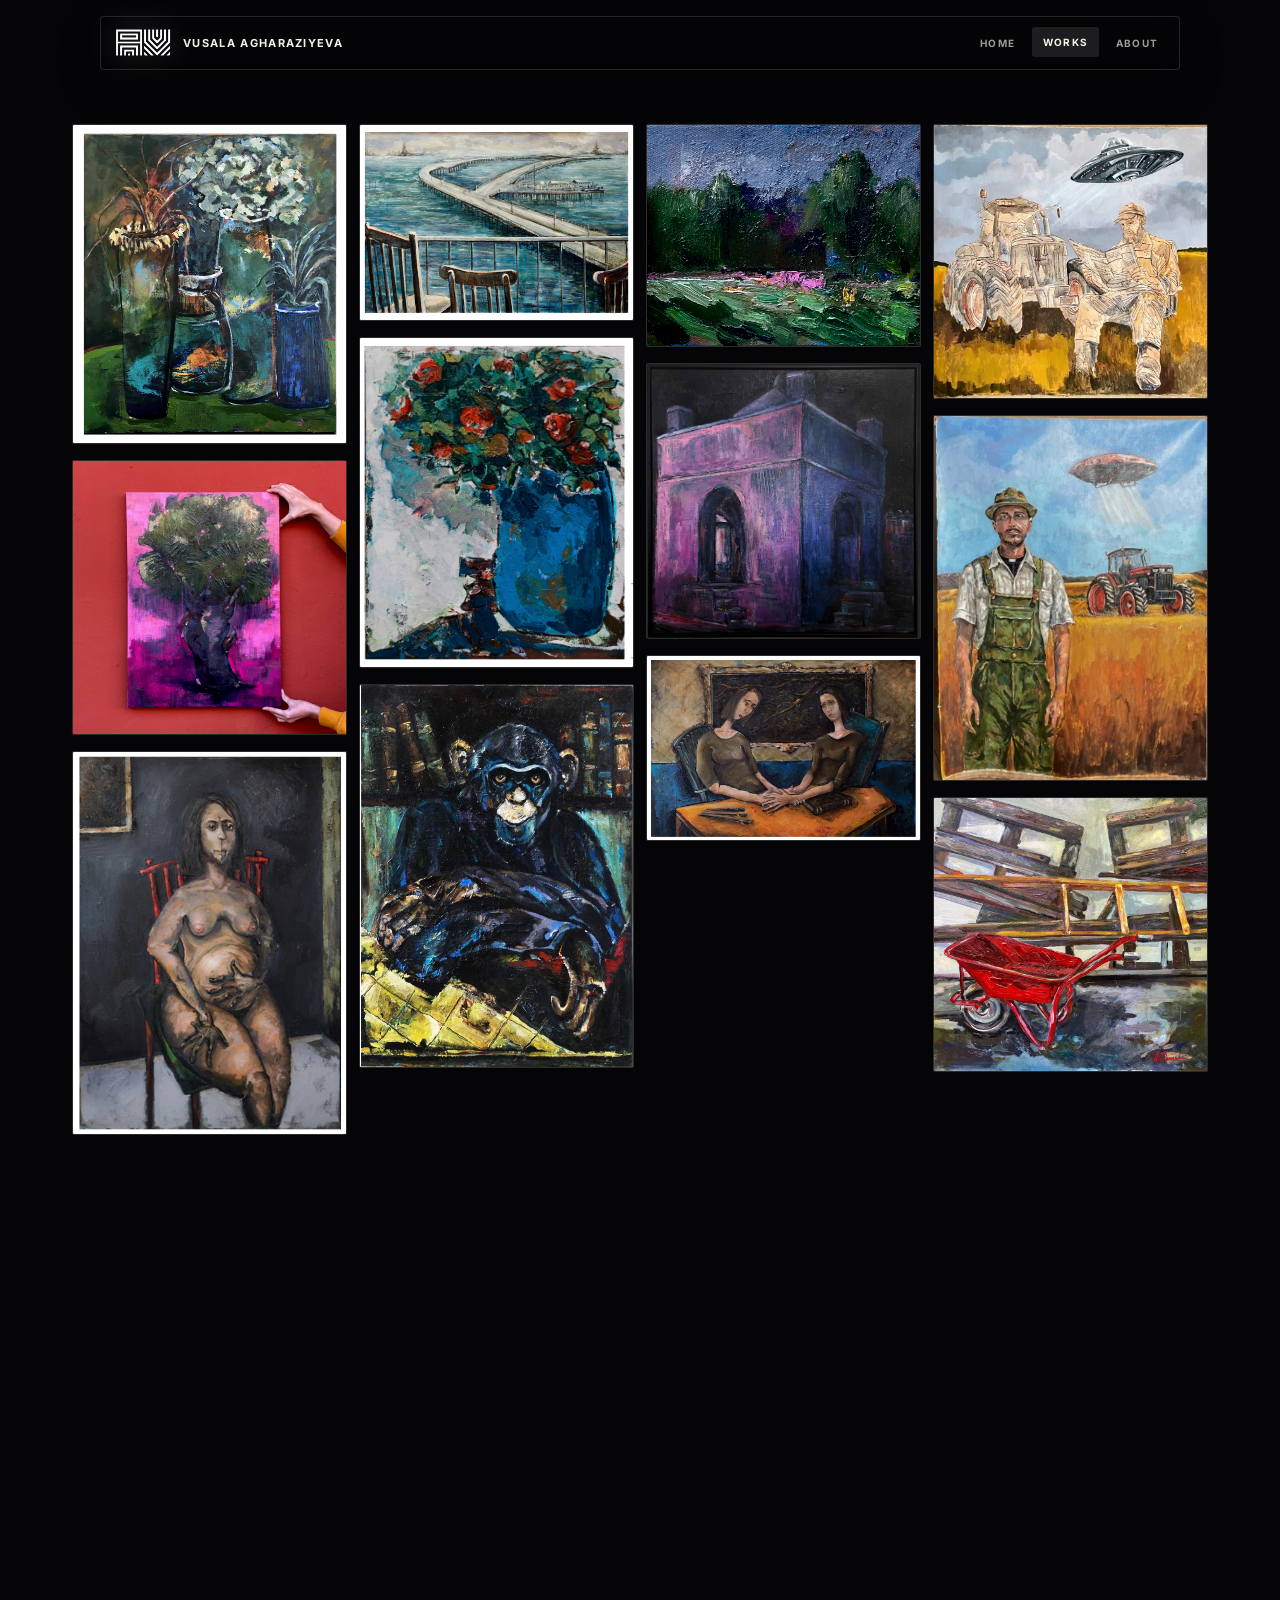
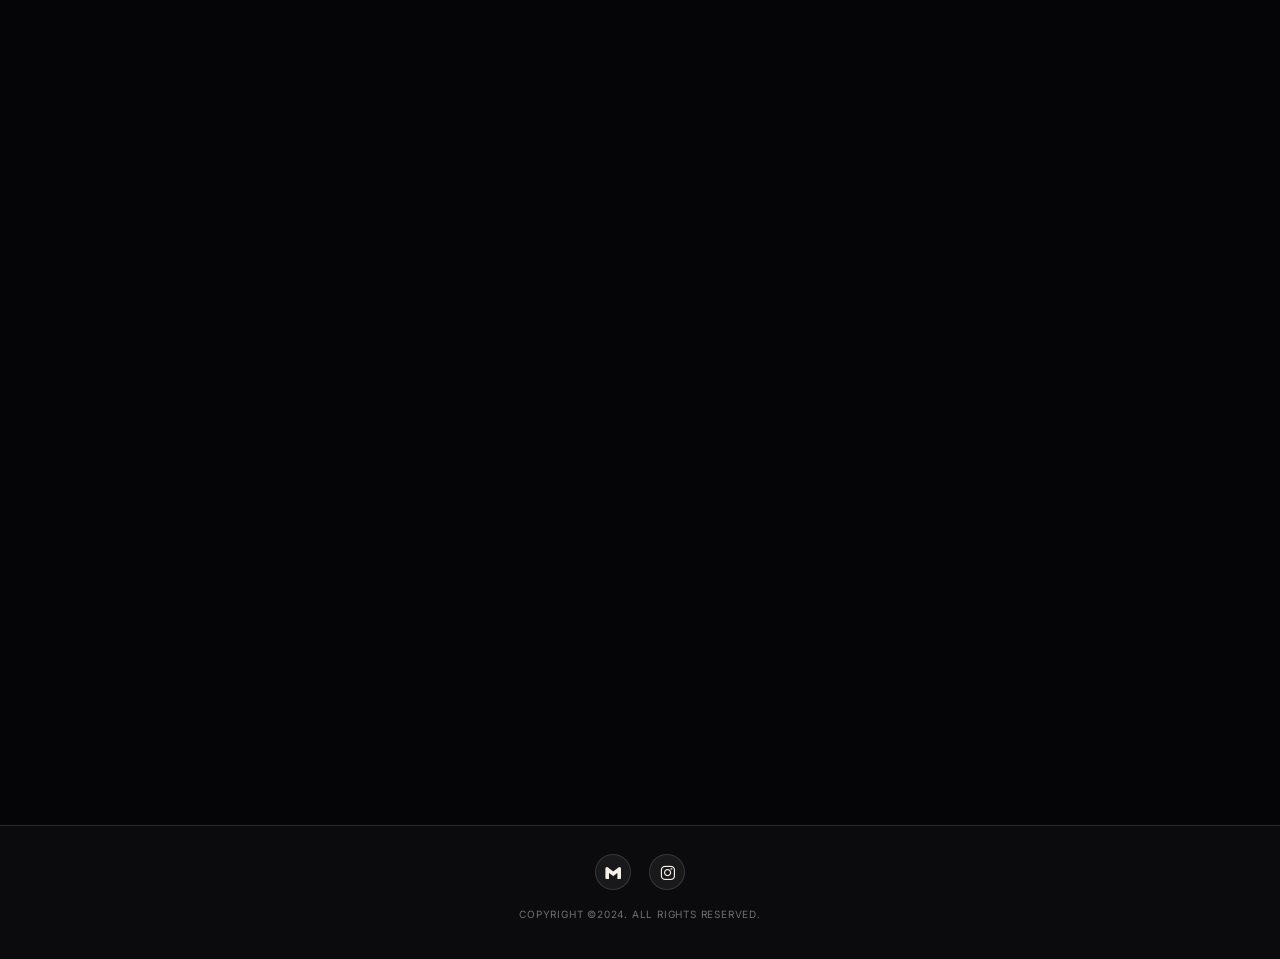
==== artworks.html @ 9847eb79 "Initial portfolio website" ====
<!DOCTYPE html>
<html lang="en">

<head>
    <meta charset="UTF-8">
    <meta name="viewport" content="width=device-width, initial-scale=1.0">

    <link href='https://unpkg.com/boxicons@2.1.4/css/boxicons.min.css' rel='stylesheet'>
    <link rel="stylesheet" href="styles/global.css">
    <link rel="stylesheet" href="styles/gallery.css">
    <link rel="icon" href="assets/logo.png" type="image/x-icon">
    <title>Vusala Agharaziyeva</title>

    <script type="module" src="https://unpkg.com/ionicons@7.1.0/dist/ionicons/ionicons.esm.js"></script>
    <script nomodule src="https://unpkg.com/ionicons@7.1.0/dist/ionicons/ionicons.js"></script>
</head>

<body>
    <nav>
        <div class="logo">
            <a href="index.html"><img src="assets/logo.png"></a>
            <a href="index.html" class="logo-text">Vusala Agharaziyeva</a>
        </div>
        <div class="burger" onclick="toggleMenu()">☰</div>
        <div class="nav-links">
            <a href="index.html">Home</a>
            <a class="selected" href="works.html">Works</a>
            <a href="about.html">About</a>
        </div>
    </nav>

    <div class="modal-overlay">
        <div class="modal">
            <img class="modal-content" id="full-image" src="" alt="Full Image">
            <span class="close">&times;</span>
            <button class="prev">&larr;</button>
            <button class="next">&rarr;</button>
        </div>
    </div>

    <div class="container">
        <div class="image-gallery">
            <div class="img-container">
                <img src="assets/ARTWORKS/1.jpg" alt="Image">
            </div>
            <div class="img-container">
                <img src="assets/ARTWORKS/2.jpg" alt="Image">
            </div>
            <div class="img-container">
                <img src="assets/ARTWORKS/3.jpg" alt="Image">
            </div>
            <div class="img-container">
                <img src="assets/ARTWORKS/4.jpeg" alt="Image">
            </div>
            <div class="img-container">
                <img src="assets/ARTWORKS/5.jpg" alt="Image">
            </div>
            <div class="img-container">
                <img src="assets/ARTWORKS/6.PNG" alt="Image">
            </div>
            <div class="img-container">
                <img src="assets/ARTWORKS/7.jpeg" alt="Image">
            </div>
            <div class="img-container">
                <img src="assets/ARTWORKS/8.jpeg" alt="Image">
            </div>
            <div class="img-container">
                <img src="assets/ARTWORKS/9.jpg" alt="Image">
            </div>
            <div class="img-container">
                <img src="assets/ARTWORKS/10.jpg" alt="Image">
            </div>
            <div class="img-container">
                <img src="assets/ARTWORKS/13.jpg" alt="Image">
            </div>
            <div class="img-container">
                <img src="assets/ARTWORKS/14.jpg" alt="Image">
            </div>
            <div class="img-container">
                <img src="assets/ARTWORKS/16.jpg" alt="Image">
            </div>
            <div class="img-container">
                <img src="assets/ARTWORKS/17.jpg" alt="Image">
            </div>
            <div class="img-container">
                <img src="assets/ARTWORKS/18.jpg" alt="Image">
            </div>
            <div class="img-container">
                <img src="assets/ARTWORKS/19.jpg" alt="Image">
            </div>
            <div class="img-container">
                <img src="assets/ARTWORKS/20.jpg" alt="Image">
            </div>
            <div class="img-container">
                <img src="assets/ARTWORKS/21.jpg" alt="Image">
            </div>
            <div class="img-container">
                <img src="assets/ARTWORKS/22.jpg" alt="Image">
            </div>
            <div class="img-container">
                <img src="assets/ARTWORKS/23.jpg" alt="Image">
            </div>
            <div class="img-container">
                <img src="assets/ARTWORKS/24.jpg" alt="Image">
            </div>
            <div class="img-container">
                <img src="assets/ARTWORKS/27.jpeg" alt="Image">
            </div>
            <div class="img-container">
                <img src="assets/ARTWORKS/28.jpeg" alt="Image">
            </div>
            <div class="img-container">
                <img src="assets/ARTWORKS/31.jpg" alt="Image">
            </div>
            <div class="img-container">
                <img src="assets/ARTWORKS/32.jpg" alt="Image">
            </div>
            <div class="img-container">
                <img src="assets/ARTWORKS/33.jpg" alt="Image">
            </div>
            <div class="img-container">
                <img src="assets/ARTWORKS/34.jpg" alt="Image">
            </div>
            <div class="img-container">
                <img src="assets/ARTWORKS/35.jpg" alt="Image">
            </div>
            <div class="img-container">
                <img src="assets/ARTWORKS/36.jpg" alt="Image">
            </div>
            <div class="img-container">
                <img src="assets/ARTWORKS/38.jpg" alt="Image">
            </div>
            <div class="img-container">
                <img src="assets/ARTWORKS/39.jpg" alt="Image">
            </div>
            <div class="img-container">
                <img src="assets/ARTWORKS/40.jpg" alt="Image">
            </div>
            <div class="img-container">
                <img src="assets/ARTWORKS/41.jpg" alt="Image">
            </div>
            <div class="img-container">
                <img src="assets/ARTWORKS/42.jpg" alt="Image">
            </div>
            <div class="img-container">
                <img src="assets/ARTWORKS/43.jpg" alt="Image">
            </div>
            <div class="img-container">
                <img src="assets/ARTWORKS/44.jpg" alt="Image">
            </div>
            <div class="img-container">
                <img src="assets/ARTWORKS/45.jpg" alt="Image">
            </div>
            <div class="img-container">
                <img src="assets/ARTWORKS/46.jpg" alt="Image">
            </div>
            <div class="img-container">
                <img src="assets/ARTWORKS/47.jpg" alt="Image">
            </div>
            <div class="img-container">
                <img src="assets/ARTWORKS/48.jpg" alt="Image">
            </div>
            <div class="img-container">
                <img src="assets/ARTWORKS/49.jpg" alt="Image">
            </div>
            <div class="img-container">
                <img src="assets/ARTWORKS/50.jpg" alt="Image">
            </div>
            <div class="img-container">
                <img src="assets/ARTWORKS/51.jpg" alt="Image">
            </div>
            <div class="img-container">
                <img src="assets/ARTWORKS/52.jpg" alt="Image">
            </div>
            <div class="img-container">
                <img src="assets/ARTWORKS/53.jpg" alt="Image">
            </div>
            <div class="img-container">
                <img src="assets/ARTWORKS/54.jpg" alt="Image">
            </div>
            <div class="img-container">
                <img src="assets/ARTWORKS/55.jpg" alt="Image">
            </div>
            <div class="img-container">
                <img src="assets/ARTWORKS/56.jpg" alt="Image">
            </div>
        </div>
    </div>

    <footer>
        <div class="socials">
            <a href="mailto:agaraziyeva@gmail.com" target="_blank"><i class='bx bxl-gmail'></i></a>
            <a href="https://www.instagram.com/vusalaagaraziyeva/" target="_blank"><i class='bx bxl-instagram'></i></a>
            <!--<a href="https://www.singulart.com/en/artist/vusala-agharaziyeva-17543?ref=ts" target="_blank"><i class='bx bxs-shopping-bag'></i></a>        -->
        </div>
        <p>Copyright ©2024. All rights reserved.</p>
    </footer>

    <script src="scripts/global.js"></script>
    <script src="scripts/gallery.js"></script>
</body>

</html>
---- styles/global.css ----
@import url('https://fonts.googleapis.com/css2?family=Cormorant+Garamond:wght@400;500;600;700&family=Inter:wght@300;400;500;600;700;800&display=swap');

:root {
  --ink: #050507;
  --ink-2: #0b0c12;
  --panel: rgba(255, 255, 255, 0.045);
  --panel-strong: rgba(255, 255, 255, 0.08);
  --line: rgba(255, 255, 255, 0.13);
  --text: #f7f0e8;
  --muted: rgba(247, 240, 232, 0.64);
  --dim: rgba(247, 240, 232, 0.44);
  --rose: #d88aa8;
  --copper: #b89468;
  --cyan: #9abcc4;
  --green: #95d9ad;
  --shadow: 0 28px 90px rgba(0, 0, 0, 0.48);
}

* {
  box-sizing: border-box;
  margin: 0;
  padding: 0;
}

html {
  scroll-behavior: smooth;
  background: var(--ink);
  scrollbar-color: #ff1d1d #07070a;
}

body {
  min-height: 100vh;
  color: var(--text);
  font-family: 'Inter', sans-serif;
  background: #050507;
  overflow-x: hidden;
}

body::before {
  content: '';
  position: fixed;
  inset: 0;
  z-index: -2;
  pointer-events: none;
  background:
    linear-gradient(90deg, rgba(255, 255, 255, 0.045) 1px, transparent 1px) 0 0 / 96px 96px,
    radial-gradient(circle at 90% 8%, rgba(216, 138, 168, 0.09), transparent 24rem);
  opacity: 0.8;
  mask-image: linear-gradient(to bottom, rgba(0, 0, 0, 0.58), transparent 68%);
}

body::after {
  content: '';
  position: fixed;
  inset: 0;
  z-index: -1;
  pointer-events: none;
  opacity: 0.14;
  background: radial-gradient(circle at 50% 40%, transparent, rgba(0, 0, 0, 0.62));
}

h1,
h2,
h3,
h4,
h5,
h6 {
  font-family: 'Cormorant Garamond', serif;
  font-weight: 600;
  letter-spacing: 0;
}

p,
li {
  color: var(--muted);
  line-height: 1.65;
}

a {
  color: inherit;
  text-decoration: none;
}

img {
  display: block;
  max-width: 100%;
  object-fit: cover;
}

nav {
  position: fixed;
  top: 16px;
  left: 50%;
  z-index: 1000;
  width: min(1080px, calc(100% - 32px));
  min-height: 54px;
  padding: 8px 10px 8px 14px;
  display: flex;
  align-items: center;
  justify-content: space-between;
  border: 1px solid var(--line);
  border-radius: 4px;
  background: rgba(5, 5, 7, 0.74);
  box-shadow: 0 16px 44px rgba(0, 0, 0, 0.24);
  backdrop-filter: blur(18px);
  transform: translateX(-50%);
}

.logo {
  display: flex;
  align-items: center;
  gap: 12px;
}

.logo img {
  width: 56px;
  height: 30px;
  object-fit: contain;
  filter: drop-shadow(0 0 14px rgba(255, 255, 255, 0.2));
}

.logo-text {
  font-size: 11px;
  font-weight: 700;
  letter-spacing: 0.12em;
  text-transform: uppercase;
}

.nav-links {
  display: flex;
  align-items: center;
  gap: 6px;
}

nav .nav-links a {
  position: relative;
  padding: 9px 11px;
  border-radius: 3px;
  color: var(--muted);
  font-size: 10px;
  font-weight: 700;
  letter-spacing: 0.12em;
  text-transform: uppercase;
  transition: color 0.25s ease, background 0.25s ease, transform 0.25s ease;
}

nav .nav-links a:hover,
nav .nav-links a.selected {
  color: var(--text);
  background: rgba(255, 255, 255, 0.1);
  transform: translateY(-1px);
}

.red-sigil {
  position: fixed;
  top: 35px;
  left: max(8px, calc((100vw - 1080px) / 2 - 35px));
  z-index: 4500;
  width: 16px;
  height: 16px;
  border-radius: 50%;
  background: #ff1d1d;
  box-shadow: 0 0 18px rgba(255, 29, 29, 0.72);
  pointer-events: none;
}

.burger {
  display: none;
  width: 44px;
  height: 44px;
  place-items: center;
  border: 1px solid var(--line);
  border-radius: 50%;
  color: var(--text);
  cursor: pointer;
  font-size: 24px;
}

footer {
  position: relative;
  margin-top: 56px;
  padding: 28px 20px 36px;
  display: flex;
  flex-direction: column;
  align-items: center;
  gap: 16px;
  border-top: 1px solid var(--line);
  color: var(--muted);
  background: rgba(255, 255, 255, 0.025);
}

footer .socials {
  display: flex;
  align-items: center;
  gap: 18px;
}

footer .socials a {
  width: 36px;
  height: 36px;
  display: grid;
  place-items: center;
  border: 1px solid var(--line);
  border-radius: 50%;
  background: rgba(255, 255, 255, 0.06);
  transition: transform 0.25s ease, border-color 0.25s ease, background 0.25s ease;
}

footer .socials a:hover {
  border-color: rgba(255, 111, 174, 0.72);
  background: rgba(255, 111, 174, 0.12);
  transform: translateY(-4px);
}

footer .socials i {
  color: var(--text);
  font-size: 19px;
}

footer p {
  color: var(--dim);
  font-size: 10px;
  letter-spacing: 0.08em;
  text-transform: uppercase;
}

.modal-overlay {
  position: fixed;
  inset: 0;
  z-index: 2000;
  display: none;
  align-items: center;
  justify-content: center;
  padding: 84px 70px 40px;
  background: rgba(2, 2, 4, 0.9);
  backdrop-filter: blur(22px);
}

.modal-overlay.is-active {
  display: flex;
}

.modal {
  position: relative;
  width: min(100%, 1080px);
  display: grid;
  place-items: center;
}

.modal-content {
  max-width: 100%;
  max-height: calc(100vh - 150px);
  width: auto;
  height: auto;
  border: 1px solid var(--line);
  border-radius: 2px;
  box-shadow: 0 40px 120px rgba(0, 0, 0, 0.72);
}

.close,
.prev,
.next {
  border: 1px solid var(--line);
  border-radius: 50%;
  color: var(--text);
  background: rgba(255, 255, 255, 0.08);
  cursor: pointer;
  backdrop-filter: blur(14px);
  transition: transform 0.25s ease, background 0.25s ease, border-color 0.25s ease;
}

.close:hover,
.prev:hover,
.next:hover {
  border-color: rgba(154, 188, 196, 0.58);
  background: rgba(154, 188, 196, 0.12);
  transform: scale(1.06);
}

.close {
  position: fixed;
  top: 28px;
  right: 28px;
  width: 40px;
  height: 40px;
  display: grid;
  place-items: center;
  font-size: 24px;
  line-height: 1;
}

.prev,
.next {
  position: fixed;
  top: 50%;
  width: 44px;
  height: 44px;
  display: grid;
  place-items: center;
  font-size: 20px;
}

.prev {
  left: 28px;
}

.next {
  right: 28px;
}

.zoomable-image {
  cursor: zoom-in;
}

.revealable {
  opacity: 0;
  transform: translateY(26px);
  transition: opacity 0.8s ease, transform 0.8s ease;
}

.revealable.is-visible {
  opacity: 1;
  transform: translateY(0);
}

@keyframes floatSlow {
  0%,
  100% {
    transform: translate3d(0, 0, 0) rotate(0deg);
  }
  50% {
    transform: translate3d(0, -14px, 0) rotate(1.5deg);
  }
}

@keyframes shimmer {
  0% {
    background-position: 0% 50%;
  }
  50% {
    background-position: 100% 50%;
  }
  100% {
    background-position: 0% 50%;
  }
}

@media screen and (max-width: 768px) {
  nav {
    top: 10px;
    width: calc(100% - 20px);
    min-height: 62px;
  }

  .red-sigil {
    display: none;
  }

  body.home nav .logo::after,
  body.works nav .logo::after,
  body.about nav .logo::after,
  body.installation nav .logo::after {
    content: '';
    width: 13px;
    height: 13px;
    display: block;
    margin-left: 4px;
    border-radius: 50%;
    background: #ff1d1d;
    box-shadow: 0 0 18px rgba(255, 29, 29, 0.72);
  }

  .red-sigil {
    display: none;
  }

  .logo-text {
    display: none;
  }

  .burger {
    display: grid;
  }

  .nav-links {
    position: absolute;
    top: calc(100% + 10px);
    left: 0;
    width: 100%;
    padding: 10px;
    display: none;
    flex-direction: column;
    border: 1px solid var(--line);
    border-radius: 24px;
    background: rgba(5, 5, 7, 0.92);
    backdrop-filter: blur(18px);
  }

  .nav-links.active {
    display: flex;
  }

  nav .nav-links a {
    width: 100%;
    text-align: center;
  }

  .modal-overlay {
    padding: 86px 16px 80px;
  }

  .prev,
  .next {
    top: auto;
    bottom: 18px;
  }

  .prev {
    left: calc(50% - 64px);
  }

  .next {
    right: calc(50% - 64px);
  }
}

@media (prefers-reduced-motion: reduce) {
  *,
  *::before,
  *::after {
    animation-duration: 0.001ms !important;
    animation-iteration-count: 1 !important;
    scroll-behavior: auto !important;
    transition-duration: 0.001ms !important;
  }
}

::-webkit-scrollbar {
  width: 10px;
}

::-webkit-scrollbar-track {
  background: #07070a;
}

::-webkit-scrollbar-thumb {
  border: 2px solid #07070a;
  border-radius: 999px;
  background: #ff1d1d;
  box-shadow: 0 0 14px rgba(255, 29, 29, 0.42);
}
---- styles/gallery.css ----
body.mural,
body.sculptures,
body.chess,
body:not(.home):not(.works):not(.about):not(.installation) {
  background: #050507;
}

.container {
  width: min(1180px, 100%);
  margin: 0 auto;
  padding: 124px 22px 24px;
}

body.chess .container {
  width: min(1120px, calc(100% - 44px));
}

body.chess .image-gallery {
  display: grid;
  grid-template-columns: repeat(6, minmax(0, 1fr));
  gap: 0;
  border: 0;
  background: transparent;
  columns: initial;
}

body.chess .img-container-3x {
  min-height: 260px;
  margin: 0;
  display: block;
  border: 0;
  border-right: 1px solid var(--line);
  border-bottom: 1px solid var(--line);
  background: #050507;
}

body.chess .img-container-3x:nth-child(1) {
  grid-column: span 4;
  grid-row: span 2;
  min-height: 520px;
}

body.chess .img-container-3x:nth-child(2) {
  grid-column: span 2;
}

body.chess .img-container-3x:nth-child(3) {
  grid-column: span 2;
}

body.chess .img-container-3x:nth-child(4),
body.chess .img-container-3x:nth-child(5),
body.chess .img-container-3x:nth-child(6) {
  grid-column: span 2;
}

.image-gallery {
  columns: 4 210px;
  column-gap: 12px;
}

.img-container,
.img-container-3x {
  position: relative;
  width: 100%;
  margin: 0 0 12px;
  display: inline-block;
  overflow: hidden;
  border: 1px solid rgba(255, 255, 255, 0.12);
  border-radius: 2px;
  background: rgba(255, 255, 255, 0.04);
  box-shadow: none;
  cursor: zoom-in;
  break-inside: avoid;
}

.img-container img,
.img-container-3x img {
  width: 100%;
  height: auto;
  min-height: 0;
  object-fit: contain;
  object-position: center;
  background: #050507;
  filter: saturate(0.92) contrast(1.04);
  transition: transform 0.65s ease, filter 0.65s ease;
}

body.chess .img-container-3x img {
  width: 100%;
  height: 100%;
  min-height: 100%;
  object-fit: cover;
  object-position: center;
  background: #050507;
  transition: transform 0.65s ease, filter 0.65s ease, opacity 0.65s ease;
}

body.chess .img-container-3x::after {
  display: none;
}

body.chess .img-container-3x:hover img {
  filter: saturate(1.08) contrast(1.05);
  opacity: 0.96;
  transform: scale(1.025);
}

.img-container::after,
.img-container-3x::after {
  content: '';
  position: absolute;
  inset: 0;
  background:
    linear-gradient(to top, rgba(0, 0, 0, 0.55), transparent 46%),
    radial-gradient(circle at 25% 18%, rgba(255, 255, 255, 0.18), transparent 28%);
  opacity: 0;
  transition: opacity 0.45s ease;
}

.img-container:hover img,
.img-container-3x:hover img {
  filter: saturate(1.18) contrast(1.08);
  transform: scale(1.018);
}

.img-container:hover::after,
.img-container-3x:hover::after {
  opacity: 1;
}

.modal-overlay {
  position: fixed;
  inset: 0;
  z-index: 2000;
  display: none;
  align-items: center;
  justify-content: center;
  padding: 84px 70px 40px;
  background: rgba(2, 2, 4, 0.9);
  backdrop-filter: blur(22px);
}

.modal-overlay.is-active {
  display: flex;
}

.modal {
  position: relative;
  width: min(100%, 1080px);
  display: grid;
  place-items: center;
}

.modal-content {
  max-width: 100%;
  max-height: calc(100vh - 150px);
  width: auto;
  height: auto;
  border: 1px solid var(--line);
  border-radius: 2px;
  box-shadow: 0 40px 120px rgba(0, 0, 0, 0.72);
}

.close,
.prev,
.next {
  border: 1px solid var(--line);
  border-radius: 50%;
  color: var(--text);
  background: rgba(255, 255, 255, 0.08);
  cursor: pointer;
  backdrop-filter: blur(14px);
  transition: transform 0.25s ease, background 0.25s ease, border-color 0.25s ease;
}

.close:hover,
.prev:hover,
.next:hover {
  border-color: rgba(121, 230, 255, 0.58);
  background: rgba(121, 230, 255, 0.12);
  transform: scale(1.06);
}

.close {
  position: fixed;
  top: 28px;
  right: 28px;
  width: 40px;
  height: 40px;
  display: grid;
  place-items: center;
  font-size: 24px;
  line-height: 1;
}

.prev,
.next {
  position: fixed;
  top: 50%;
  width: 44px;
  height: 44px;
  display: grid;
  place-items: center;
  font-size: 20px;
}

.prev {
  left: 28px;
}

.next {
  right: 28px;
}

@media screen and (max-width: 768px) {
  .container {
    padding: 118px 14px 20px;
  }

  .image-gallery {
    columns: 2 140px;
    column-gap: 10px;
  }

  body.chess .container {
    width: calc(100% - 28px);
  }

  body.chess .image-gallery {
    grid-template-columns: 1fr;
  }

  body.chess .img-container-3x,
  body.chess .img-container-3x:nth-child(1),
  body.chess .img-container-3x:nth-child(2),
  body.chess .img-container-3x:nth-child(3),
  body.chess .img-container-3x:nth-child(4),
  body.chess .img-container-3x:nth-child(5),
  body.chess .img-container-3x:nth-child(6) {
    grid-column: auto;
    grid-row: auto;
    min-height: 260px;
    margin-bottom: 0;
  }

  .img-container,
  .img-container-3x {
    margin-bottom: 10px;
  }

  .modal-overlay {
    padding: 86px 16px 80px;
  }

  .prev,
  .next {
    top: auto;
    bottom: 18px;
  }

  .prev {
    left: calc(50% - 64px);
  }

  .next {
    right: calc(50% - 64px);
  }
}
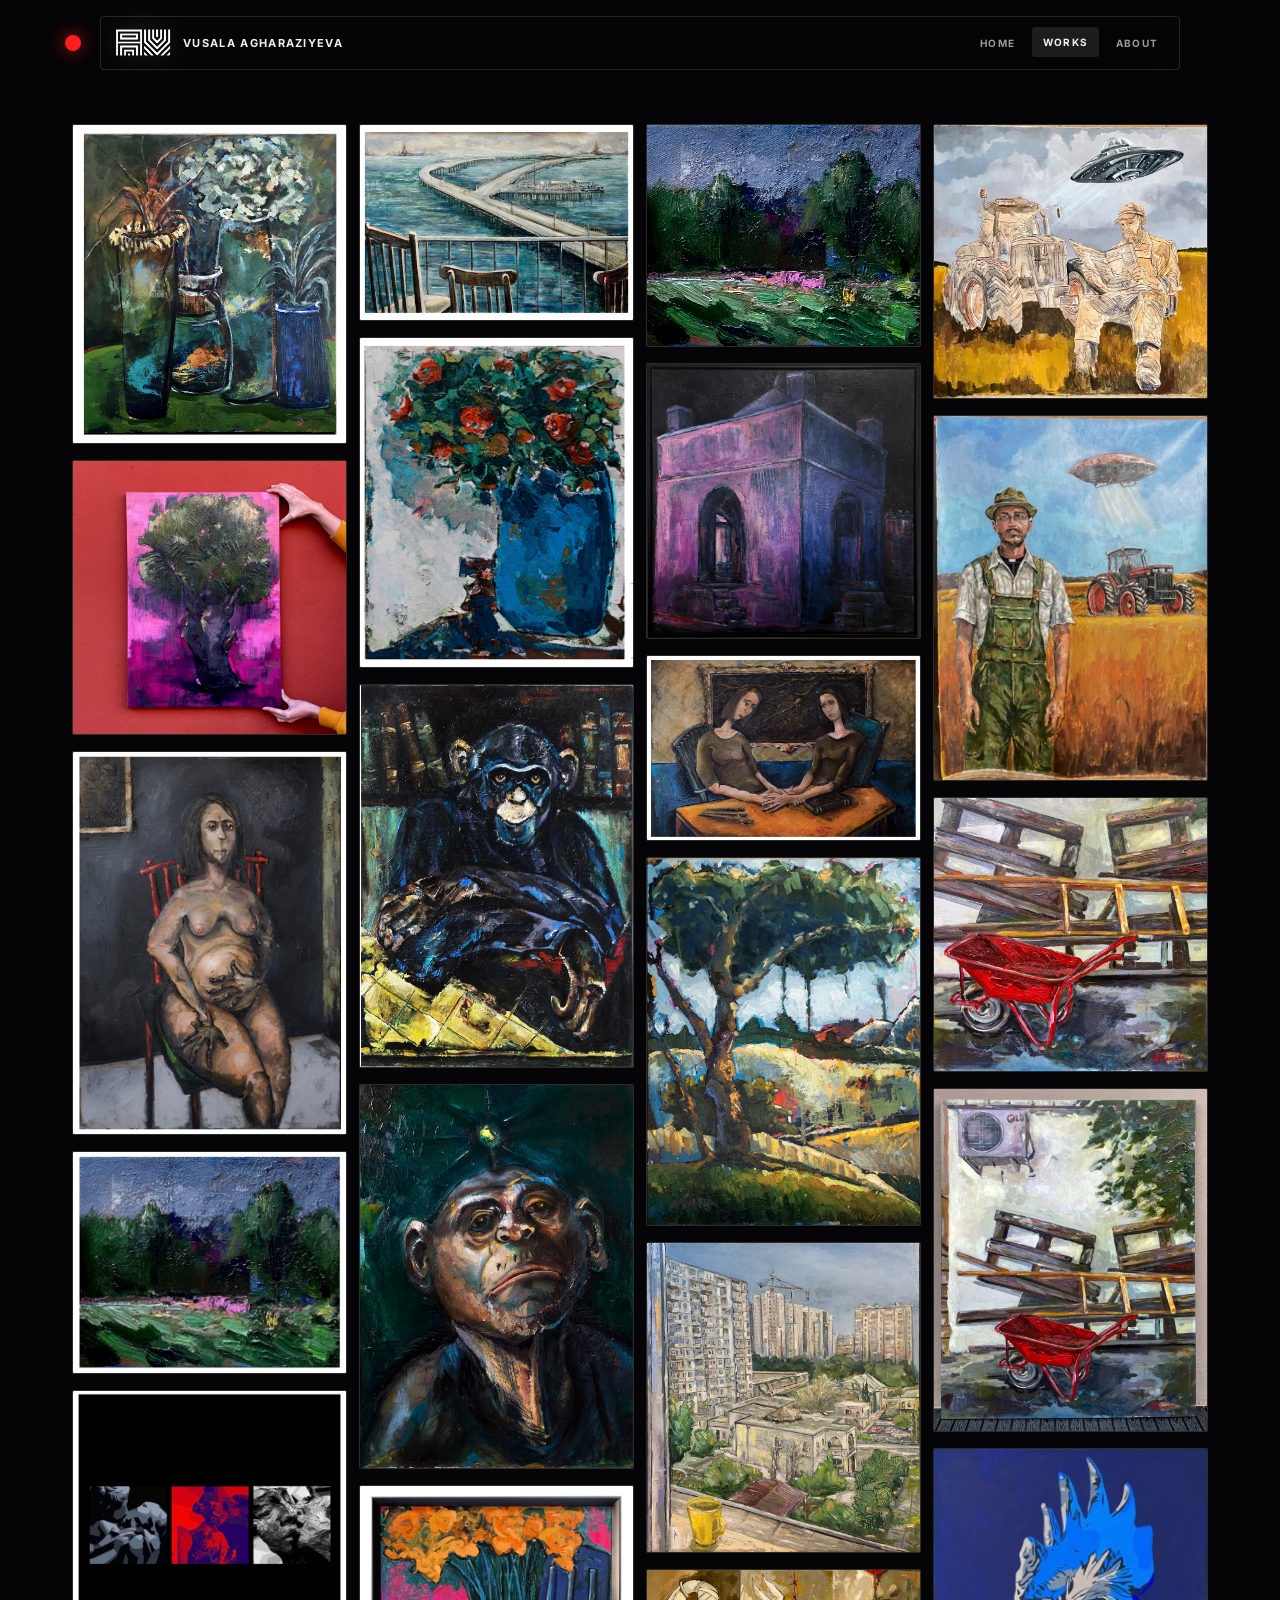
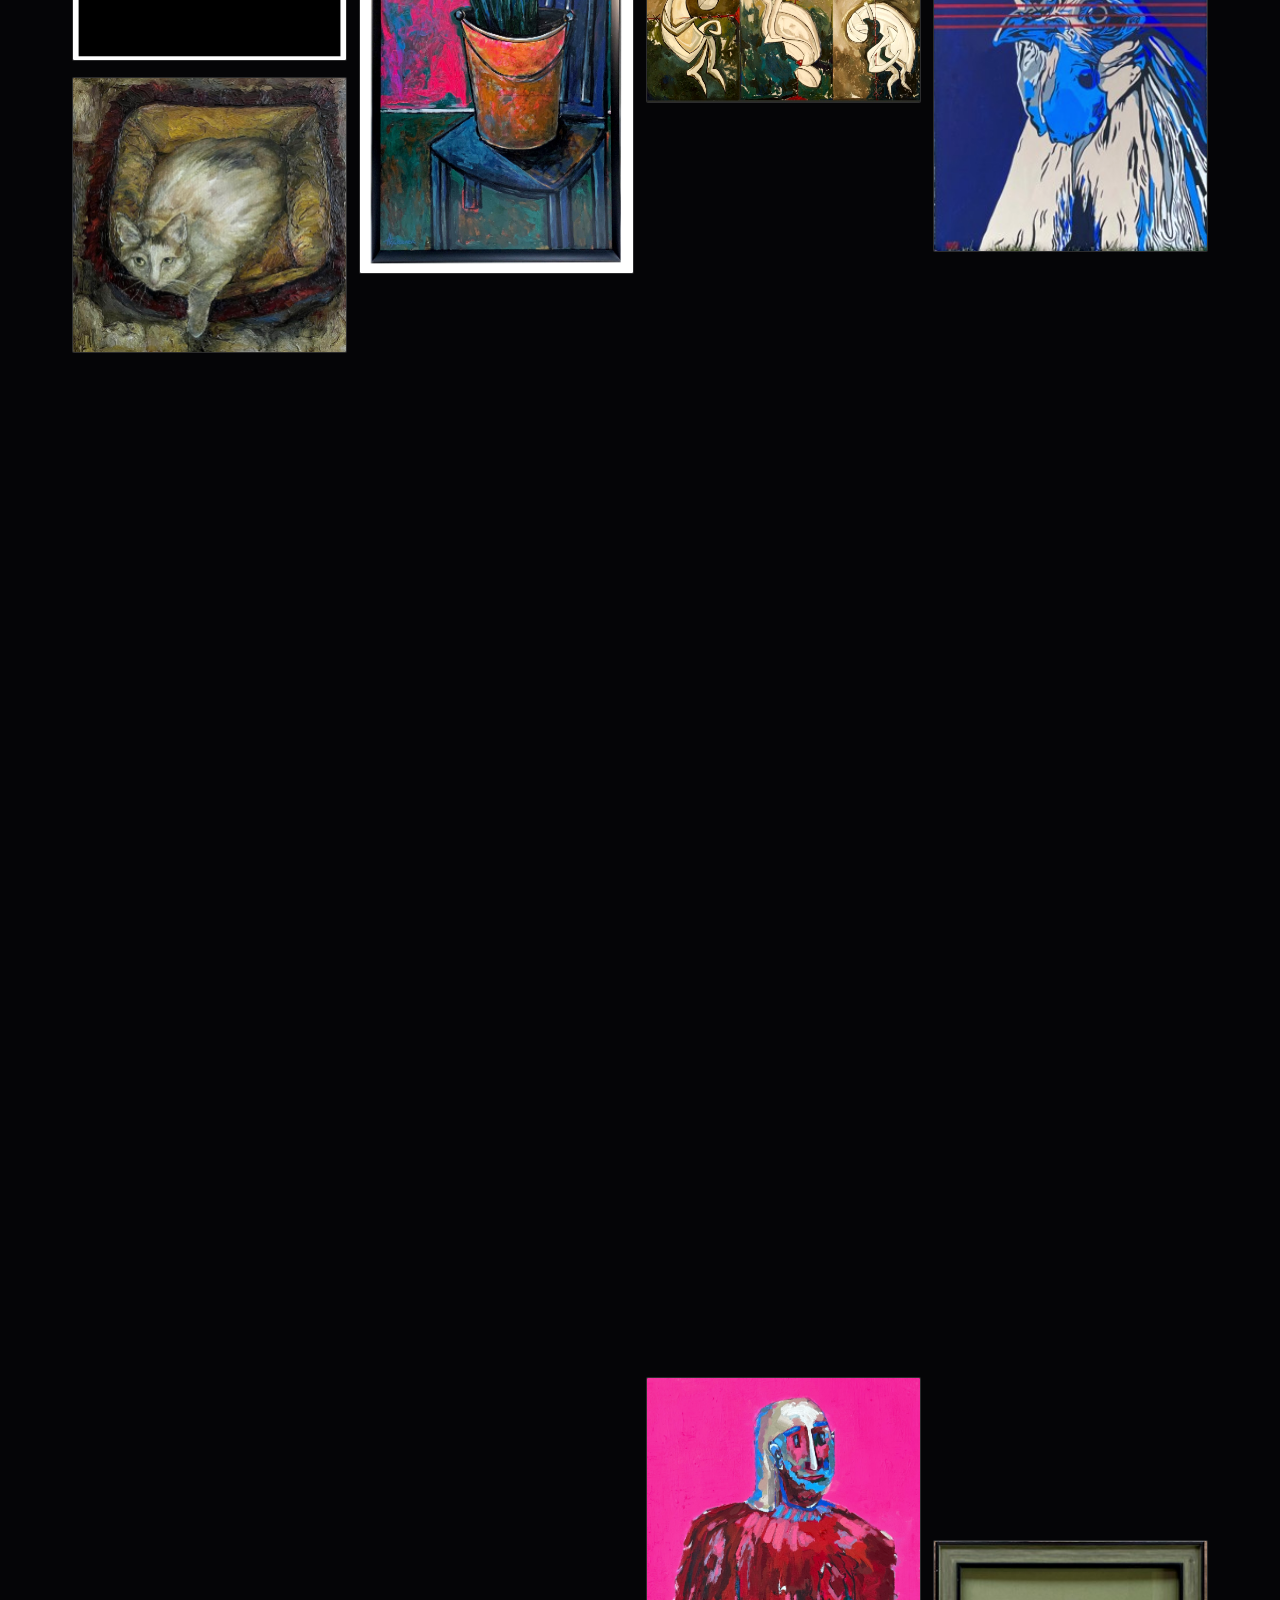
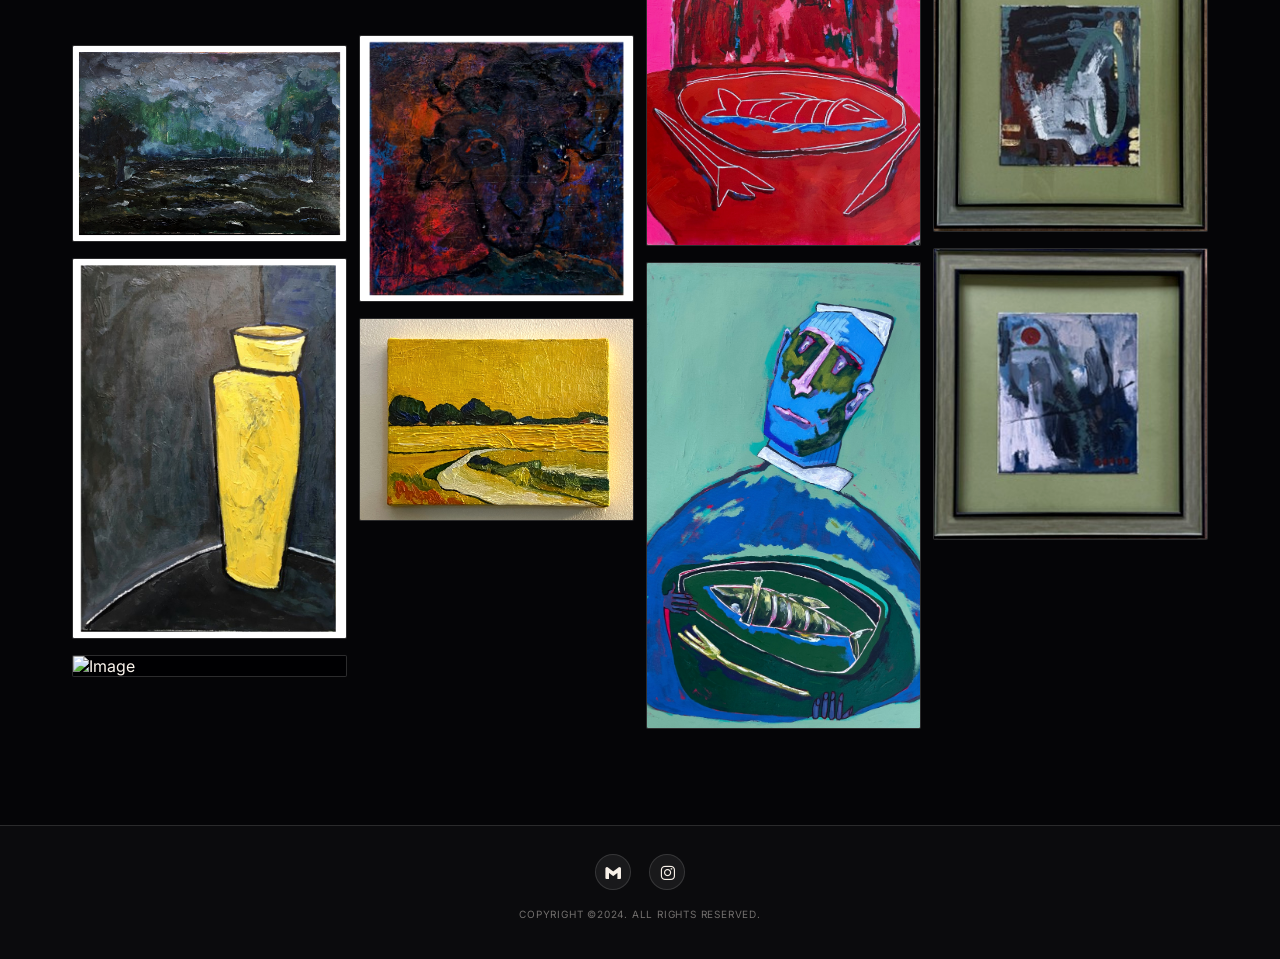
==== commit 1a65bc23: "Add red marker across all pages" ====
--- a/artworks.html
+++ b/artworks.html
@@ -15,7 +15,8 @@
     <script nomodule src="https://unpkg.com/ionicons@7.1.0/dist/ionicons/ionicons.js"></script>
 </head>
 
-<body>
+<body>
+    <span class="red-sigil" aria-hidden="true"></span>
     <nav>
         <div class="logo">
             <a href="index.html"><img src="assets/logo.png"></a>
@@ -200,4 +201,4 @@
     <script src="scripts/gallery.js"></script>
 </body>
 
-</html>+</html>
